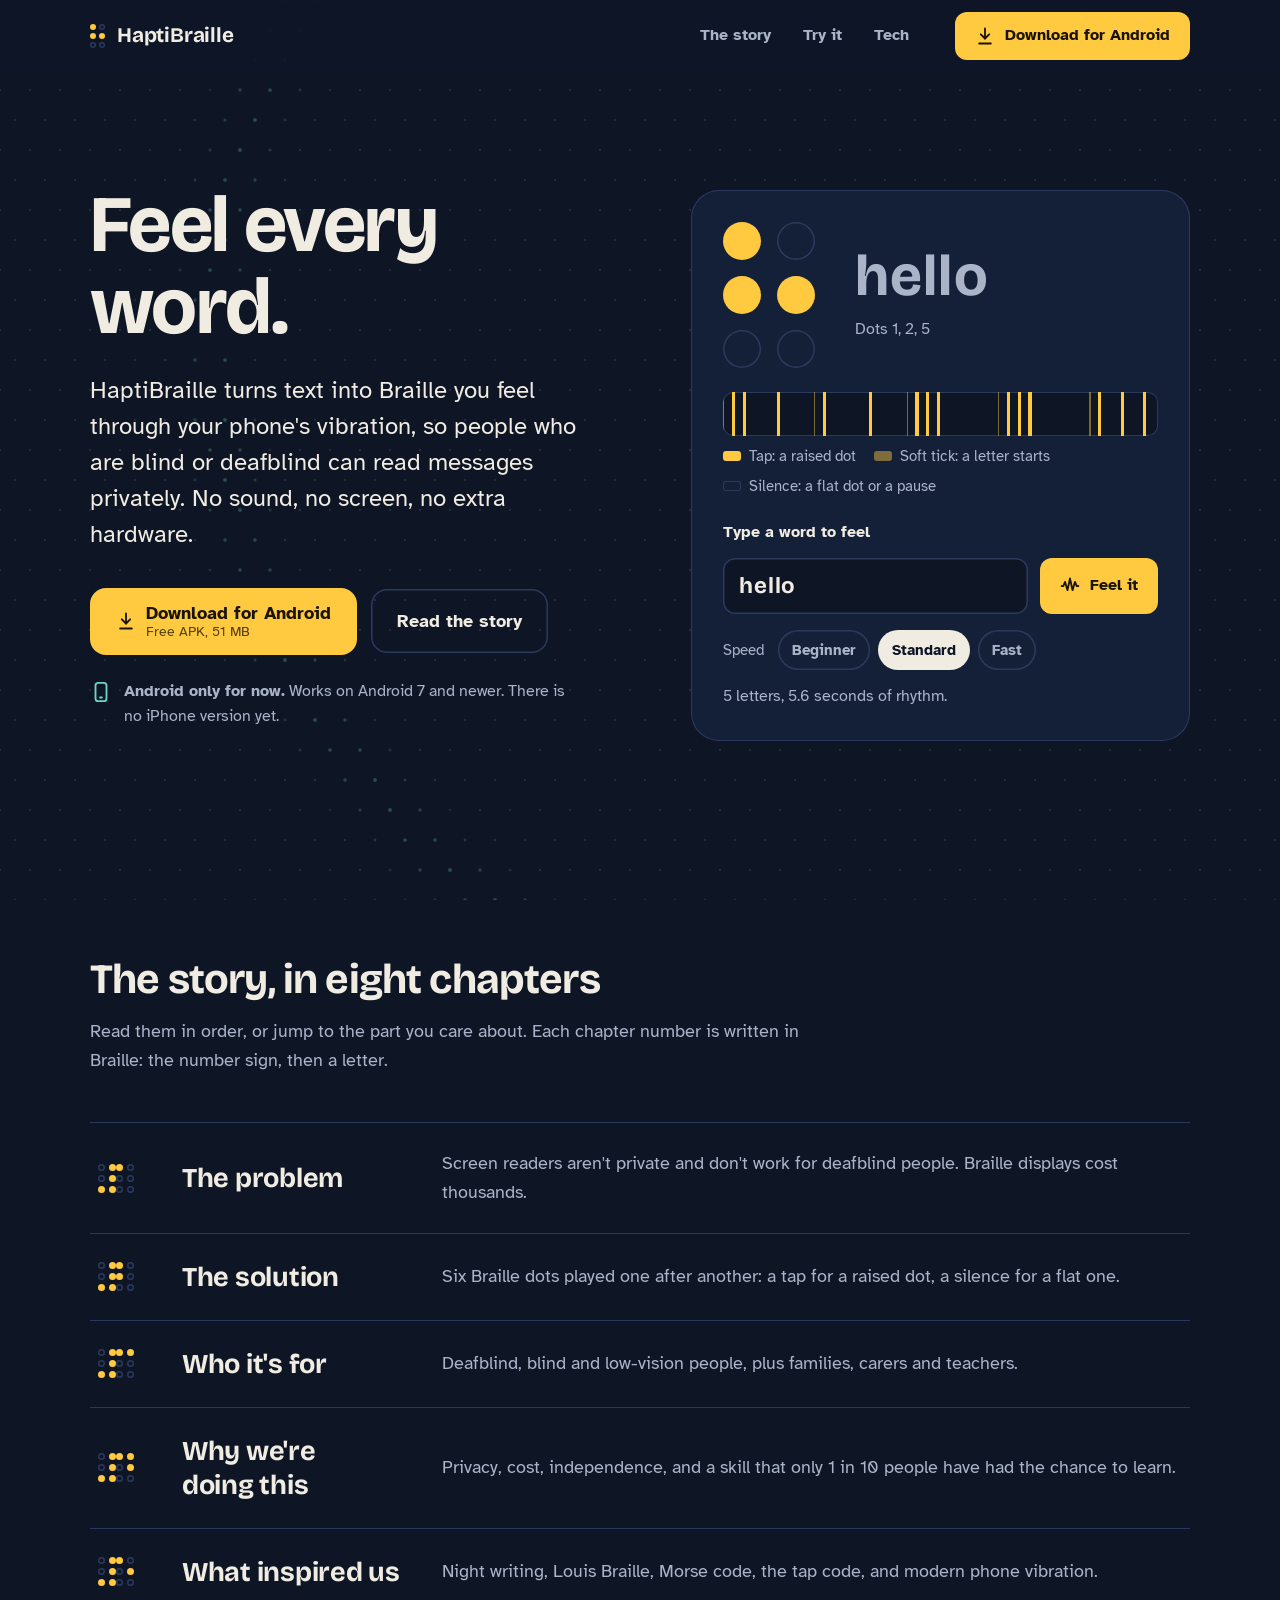
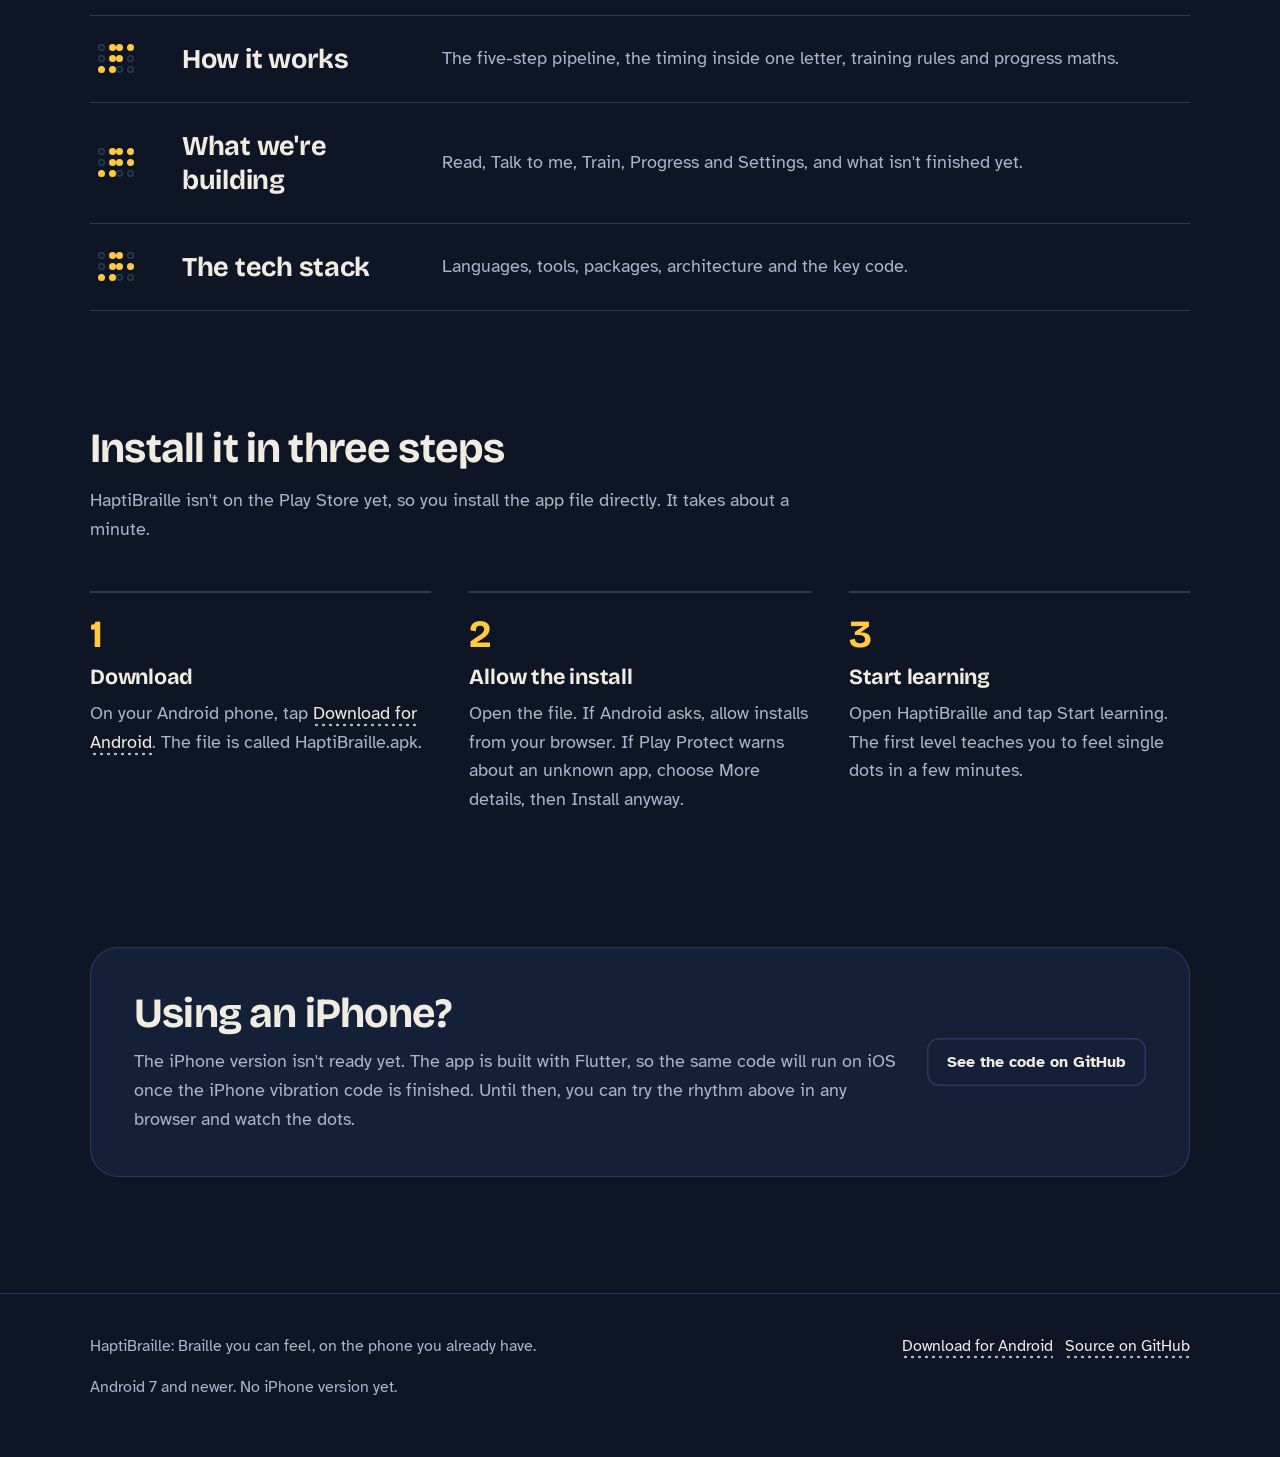
==== index.html @ 2a327101 "Add web-intro-v3: HaptiBraille website Nine static pages: landing page with Android APK download and" ====
<!doctype html>
<html lang="en">
<head>
<meta charset="utf-8">
<meta name="viewport" content="width=device-width, initial-scale=1">
<title>HaptiBraille: feel every word</title>
<meta name="description" content="HaptiBraille turns text into Braille you feel through your phone's vibration. Free for Android.">
<meta name="theme-color" content="#0e1626">
<meta property="og:title" content="HaptiBraille: feel every word">
<meta property="og:description" content="HaptiBraille turns text into Braille you feel through your phone's vibration. Free for Android.">
<meta property="og:type" content="website">
<link rel="icon" href="assets/img/favicon.svg" type="image/svg+xml">
<link rel="preconnect" href="https://fonts.googleapis.com">
<link rel="preconnect" href="https://fonts.gstatic.com" crossorigin>
<link rel="stylesheet" href="https://fonts.googleapis.com/css2?family=Atkinson+Hyperlegible:ital,wght@0,400;0,700;1,400&family=Bricolage+Grotesque:opsz,wght@12..96,600..800&display=swap">
<link rel="stylesheet" href="assets/css/site.css">
</head>
<body data-page="index">
<a class="skip" href="#main">Skip to content</a>
<canvas id="field" aria-hidden="true"></canvas>
<header class="site-header">
  <div class="wrap">
    <a class="logo" href="index.html" aria-label="HaptiBraille home"><span data-cell="125"></span>HaptiBraille</a>
    <nav class="site-nav" aria-label="Main">
      <a href="index.html#story">The story</a>
      <a href="index.html#try">Try it</a>
      <a href="tech.html">Tech</a>
    </nav>
    <a class="btn btn-amber" href="https://github.com/rbksh/HaptiBraille/raw/main/main-v1/release/HaptiBraille.apk" download="HaptiBraille.apk"><svg viewBox="0 0 24 24" fill="none" stroke="currentColor" stroke-width="2.2" stroke-linecap="round" stroke-linejoin="round" aria-hidden="true"><path d="M12 3v12"/><path d="m7 10 5 5 5-5"/><path d="M5 21h14"/></svg><span>Download<span class="hide-sm"> for Android</span></span></a>
  </div>
</header>
<main id="main">
<section class="hero" aria-labelledby="hero-title">
  <div class="wrap">
    <div>
      <h1 id="hero-title" data-load>Feel every word.</h1>
      <p class="lead" data-load style="--d:.08s">HaptiBraille turns text into Braille you feel through your phone's vibration, so people who are blind or deafblind can read messages privately. No sound, no screen, no extra hardware.</p>
      <div class="hero-actions" data-load style="--d:.16s">
        <a class="btn btn-amber btn-large" href="https://github.com/rbksh/HaptiBraille/raw/main/main-v1/release/HaptiBraille.apk" download="HaptiBraille.apk">
          <svg viewBox="0 0 24 24" fill="none" stroke="currentColor" stroke-width="2.2" stroke-linecap="round" stroke-linejoin="round" aria-hidden="true"><path d="M12 3v12"/><path d="m7 10 5 5 5-5"/><path d="M5 21h14"/></svg>
          <span>Download for Android<span class="btn-sub">Free APK, 51 MB</span></span>
        </a>
        <a class="btn btn-quiet btn-large" href="problem.html">Read the story</a>
      </div>
      <p class="platform-note" data-load style="--d:.24s">
        <svg viewBox="0 0 24 24" fill="none" stroke="currentColor" stroke-width="2" stroke-linecap="round" stroke-linejoin="round" aria-hidden="true"><rect x="6" y="2" width="12" height="20" rx="3"/><path d="M11 18h2"/></svg>
        <span><strong>Android only for now.</strong> Works on Android 7 and newer. There is no iPhone version yet.</span>
      </p>
    </div>

    <div class="instrument" id="try" data-instrument data-load style="--d:.12s" aria-labelledby="try-title">
      <h2 id="try-title" class="visually-hidden">Try it: feel a word as Braille</h2>
      <div class="instrument-stage">
        <span class="cell" aria-hidden="true"></span>
        <div>
          <div class="instrument-readout" aria-hidden="true"></div>
          <div class="instrument-dots" aria-hidden="true"></div>
        </div>
      </div>
      <div class="strip" role="img" aria-label="Timeline">
        <span class="strip-head"></span>
      </div>
      <ul class="strip-legend" aria-hidden="true">
        <li><i></i>Tap: a raised dot</li>
        <li><i class="k"></i>Soft tick: a letter starts</li>
        <li><i class="s"></i>Silence: a flat dot or a pause</li>
      </ul>
      <div class="instrument-controls">
        <label for="try-word">Type a word to feel</label>
        <input id="try-word" type="text" value="hello" maxlength="24" autocomplete="off" autocapitalize="none" spellcheck="false">
        <button class="btn btn-amber" type="button" data-play-button><svg viewBox="0 0 24 24" fill="none" stroke="currentColor" stroke-width="2.2" stroke-linecap="round" stroke-linejoin="round" aria-hidden="true"><path d="M2 12h2l2-5 3 10 3-14 3 14 3-10 2 5h2"/></svg><span>Feel it</span></button>
        <fieldset class="speed">
          <legend>Speed</legend>
          <label><input type="radio" name="speed" value="beginner"><span>Beginner</span></label>
          <label><input type="radio" name="speed" value="standard" checked><span>Standard</span></label>
          <label><input type="radio" name="speed" value="fast"><span>Fast</span></label>
        </fieldset>
      </div>
      <p class="instrument-status" aria-live="polite"></p>
    </div>
  </div>
</section>

<section class="section" id="story" aria-labelledby="story-title">
  <div class="wrap">
    <div class="section-head" data-reveal>
      <h2 id="story-title">The story, in eight chapters</h2>
      <p class="muted">Read them in order, or jump to the part you care about. Each chapter number is written in Braille: the number sign, then a letter.</p>
    </div>
    <ol class="chapters">
      <li data-reveal style="--d:0.00s"><a href="problem.html"><span class="cell-pair" aria-hidden="true"><span data-cell="3456"></span><span data-cell="1"></span></span><h3>The problem</h3><p>Screen readers aren't private and don't work for deafblind people. Braille displays cost thousands.</p></a></li>
      <li data-reveal style="--d:0.04s"><a href="solution.html"><span class="cell-pair" aria-hidden="true"><span data-cell="3456"></span><span data-cell="12"></span></span><h3>The solution</h3><p>Six Braille dots played one after another: a tap for a raised dot, a silence for a flat one.</p></a></li>
      <li data-reveal style="--d:0.08s"><a href="audience.html"><span class="cell-pair" aria-hidden="true"><span data-cell="3456"></span><span data-cell="14"></span></span><h3>Who it's for</h3><p>Deafblind, blind and low-vision people, plus families, carers and teachers.</p></a></li>
      <li data-reveal style="--d:0.12s"><a href="why.html"><span class="cell-pair" aria-hidden="true"><span data-cell="3456"></span><span data-cell="145"></span></span><h3>Why we're doing this</h3><p>Privacy, cost, independence, and a skill that only 1 in 10 people have had the chance to learn.</p></a></li>
      <li data-reveal style="--d:0.16s"><a href="inspiration.html"><span class="cell-pair" aria-hidden="true"><span data-cell="3456"></span><span data-cell="15"></span></span><h3>What inspired us</h3><p>Night writing, Louis Braille, Morse code, the tap code, and modern phone vibration.</p></a></li>
      <li data-reveal style="--d:0.20s"><a href="how.html"><span class="cell-pair" aria-hidden="true"><span data-cell="3456"></span><span data-cell="124"></span></span><h3>How it works</h3><p>The five-step pipeline, the timing inside one letter, training rules and progress maths.</p></a></li>
      <li data-reveal style="--d:0.24s"><a href="what.html"><span class="cell-pair" aria-hidden="true"><span data-cell="3456"></span><span data-cell="1245"></span></span><h3>What we're building</h3><p>Read, Talk to me, Train, Progress and Settings, and what isn't finished yet.</p></a></li>
      <li data-reveal style="--d:0.28s"><a href="tech.html"><span class="cell-pair" aria-hidden="true"><span data-cell="3456"></span><span data-cell="125"></span></span><h3>The tech stack</h3><p>Languages, tools, packages, architecture and the key code.</p></a></li>
    </ol>
  </div>
</section>

<section class="section" aria-labelledby="install-title">
  <div class="wrap">
    <div class="section-head" data-reveal>
      <h2 id="install-title">Install it in three steps</h2>
      <p class="muted">HaptiBraille isn't on the Play Store yet, so you install the app file directly. It takes about a minute.</p>
    </div>
    <ol class="steps">
      <li data-reveal>
        <h3>Download</h3>
        <p>On your Android phone, tap <a class="link" href="https://github.com/rbksh/HaptiBraille/raw/main/main-v1/release/HaptiBraille.apk" download="HaptiBraille.apk">Download for Android</a>. The file is called HaptiBraille.apk.</p>
      </li>
      <li data-reveal style="--d:.08s">
        <h3>Allow the install</h3>
        <p>Open the file. If Android asks, allow installs from your browser. If Play Protect warns about an unknown app, choose More details, then Install anyway.</p>
      </li>
      <li data-reveal style="--d:.16s">
        <h3>Start learning</h3>
        <p>Open HaptiBraille and tap Start learning. The first level teaches you to feel single dots in a few minutes.</p>
      </li>
    </ol>
  </div>
</section>

<section class="section" aria-labelledby="ios-title">
  <div class="wrap">
    <div class="callout" data-reveal>
      <div>
        <h2 id="ios-title">Using an iPhone?</h2>
        <p>The iPhone version isn't ready yet. The app is built with Flutter, so the same code will run on iOS once the iPhone vibration code is finished. Until then, you can try the rhythm above in any browser and watch the dots.</p>
      </div>
      <a class="btn btn-quiet" href="https://github.com/rbksh/HaptiBraille">See the code on GitHub</a>
    </div>
  </div>
</section>
</main>
<footer class="site-footer">
  <div class="wrap">
    <p>HaptiBraille: Braille you can feel, on the phone you already have.</p>
    <p><a class="link" href="https://github.com/rbksh/HaptiBraille/raw/main/main-v1/release/HaptiBraille.apk" download="HaptiBraille.apk">Download for Android</a> &nbsp; <a class="link" href="https://github.com/rbksh/HaptiBraille">Source on GitHub</a></p>
    <p class="muted">Android 7 and newer. No iPhone version yet.</p>
  </div>
</footer>
<script src="assets/js/site.js" defer></script>
</body>
</html>
---- assets/css/site.css ----
/* HaptiBraille website
   Palette roles: amber = a raised dot / a tap (never decoration), tide = vibration ripples. */

:root {
  --ink: #0e1626;
  --ink-2: #142038;
  --ink-3: #1b2a49;
  --line: #2b3a5c;
  --bone: #f1ece2;
  --mist: #aab4c8;
  --amber: #ffc940;
  --amber-ink: #1a1405;
  --tide: #6fd6c6;

  --display: "Bricolage Grotesque", "Segoe UI", system-ui, sans-serif;
  --body: "Atkinson Hyperlegible", "Segoe UI", system-ui, sans-serif;
  --mono: ui-monospace, "Cascadia Code", "SFMono-Regular", Consolas, monospace;

  --wrap: 1180px;
  --gutter: clamp(16px, 4vw, 40px);
  --measure: 66ch;
  --radius: 14px;
  --ease: cubic-bezier(0.2, 0.7, 0.2, 1);
}

*, *::before, *::after { box-sizing: border-box; }

html { scroll-behavior: smooth; -webkit-text-size-adjust: 100%; }
@media (prefers-reduced-motion: reduce) { html { scroll-behavior: auto; } }

body {
  margin: 0;
  background: var(--ink);
  color: var(--bone);
  font-family: var(--body);
  font-size: 1.125rem;
  line-height: 1.6;
  overflow-x: hidden;
}

img, svg { display: block; max-width: 100%; }

a { color: inherit; }

:focus-visible {
  outline: 3px solid var(--amber);
  outline-offset: 3px;
  border-radius: 6px;
}

.skip {
  position: absolute;
  left: 12px;
  top: -60px;
  z-index: 100;
  padding: 10px 16px;
  background: var(--amber);
  color: var(--amber-ink);
  font-weight: 700;
  border-radius: 10px;
  text-decoration: none;
}
.skip:focus { top: 12px; }

.visually-hidden {
  position: absolute !important;
  width: 1px; height: 1px;
  overflow: hidden; clip: rect(0 0 0 0); white-space: nowrap;
}

/* ---------- Background dot field + cursor ---------- */

#field {
  position: fixed;
  inset: 0;
  width: 100%;
  height: 100%;
  z-index: -1;
  pointer-events: none;
}

.cursor {
  position: fixed;
  left: 0; top: 0;
  z-index: 90;
  width: 34px; height: 34px;
  margin: -17px 0 0 -17px;
  border: 1.5px solid rgba(111, 214, 198, 0.7);
  border-radius: 50%;
  pointer-events: none;
  display: grid;
  grid-template-columns: repeat(2, 5px);
  grid-template-rows: repeat(3, 5px);
  gap: 3px;
  place-content: center;
  transition: width .25s var(--ease), height .25s var(--ease), margin .25s var(--ease),
              border-color .25s var(--ease), background-color .25s var(--ease), opacity .3s;
  opacity: 0;
}
.cursor i {
  width: 5px; height: 5px; border-radius: 50%;
  background: var(--amber);
  transform: scale(0);
  transition: transform .2s var(--ease);
}
.cursor.is-visible { opacity: 1; }
.cursor.is-active {
  width: 50px; height: 50px; margin: -25px 0 0 -25px;
  border-color: var(--amber);
  background: rgba(255, 201, 64, 0.08);
}
.cursor.is-active i { transform: scale(1); }
.cursor.is-active i:nth-child(1) { transition-delay: 0s; }
.cursor.is-active i:nth-child(3) { transition-delay: .04s; }
.cursor.is-active i:nth-child(5) { transition-delay: .08s; }
.cursor.is-active i:nth-child(2) { transition-delay: .12s; }
.cursor.is-active i:nth-child(4) { transition-delay: .16s; }
.cursor.is-active i:nth-child(6) { transition-delay: .2s; }
.cursor.is-down { width: 24px; height: 24px; margin: -12px 0 0 -12px; }

@media (pointer: coarse), (prefers-reduced-motion: reduce) {
  .cursor { display: none; }
}

/* ---------- Layout ---------- */

.wrap {
  width: 100%;
  max-width: var(--wrap);
  margin-inline: auto;
  padding-inline: var(--gutter);
}

/* ---------- Header ---------- */

.site-header {
  position: sticky;
  top: 0;
  z-index: 50;
  background: rgba(14, 22, 38, 0.92);
  border-bottom: 1px solid transparent;
  transition: border-color .3s;
}
.site-header.is-scrolled { border-bottom-color: var(--line); }

.site-header .wrap {
  display: flex;
  align-items: center;
  gap: 24px;
  min-height: 72px;
}

.logo {
  display: inline-flex;
  align-items: center;
  gap: 12px;
  text-decoration: none;
  font-family: var(--display);
  font-weight: 700;
  font-size: 1.3rem;
  letter-spacing: -0.01em;
}
.logo .cell { --dot: 6px; --gap: 3px; }

.site-nav {
  display: flex;
  gap: 4px;
  margin-left: auto;
}
.site-nav a {
  padding: 10px 14px;
  border-radius: 10px;
  text-decoration: none;
  color: var(--mist);
  font-weight: 700;
  font-size: 1rem;
  transition: color .2s, background-color .2s;
}
.site-nav a:hover { color: var(--bone); background: var(--ink-2); }
.site-nav a[aria-current="page"] { color: var(--bone); }

.site-header .btn { margin-left: 8px; }

@media (max-width: 760px) {
  .site-nav { display: none; }
  .site-header .btn { margin-left: auto; }
}
@media (max-width: 420px) {
  .hide-sm { display: none; }
  .logo { font-size: 1.15rem; }
}

/* ---------- Buttons ---------- */

.btn {
  display: inline-flex;
  align-items: center;
  gap: 10px;
  min-height: 48px;
  padding: 12px 20px;
  border: 0;
  border-radius: 12px;
  font: 700 1rem/1.2 var(--body);
  text-decoration: none;
  cursor: pointer;
  transition: transform .2s var(--ease), background-color .2s, box-shadow .25s var(--ease);
}
.btn:active { transform: translateY(1px) scale(.99); }
.btn svg { width: 20px; height: 20px; flex: none; }

.btn-amber {
  background: var(--amber);
  color: var(--amber-ink);
}
.btn-amber:hover {
  box-shadow: 0 0 0 6px rgba(255, 201, 64, 0.16);
  transform: translateY(-1px);
}

.btn-quiet {
  background: transparent;
  color: var(--bone);
  box-shadow: inset 0 0 0 1.5px var(--line);
}
.btn-quiet:hover { box-shadow: inset 0 0 0 1.5px var(--mist); }

.btn-large {
  min-height: 64px;
  padding: 14px 26px;
  font-size: 1.15rem;
  border-radius: 16px;
}
.btn-large .btn-sub {
  display: block;
  font-weight: 400;
  font-size: .85rem;
  opacity: .75;
}

/* ---------- Braille cells (decorative, built by JS from data-cell) ---------- */

.cell {
  --dot: 9px;
  --gap: 5px;
  display: inline-grid;
  grid-template-columns: repeat(2, var(--dot));
  grid-auto-flow: column;
  grid-template-rows: repeat(3, var(--dot));
  gap: var(--gap);
  flex: none;
}
.cell i {
  width: var(--dot);
  height: var(--dot);
  border-radius: 50%;
  box-shadow: inset 0 0 0 1.5px var(--line);
  transition: background-color .18s, box-shadow .18s, transform .18s var(--ease);
}
.cell i.on { background: var(--amber); box-shadow: none; }
.cell i.hit {
  background: var(--amber);
  box-shadow: 0 0 0 4px rgba(255, 201, 64, .25), 0 0 18px rgba(255, 201, 64, .6);
  transform: scale(1.25);
}
.cell-pair { display: inline-flex; gap: calc(var(--dot) * 1.3); }

/* ---------- Type ---------- */

h1, h2, h3 {
  font-family: var(--display);
  font-weight: 700;
  letter-spacing: -0.02em;
  margin: 0;
  text-wrap: balance;
}
h1 { font-size: clamp(2.6rem, 6.4vw, 5rem); line-height: 1.02; }
h2 { font-size: clamp(1.8rem, 3.4vw, 2.6rem); line-height: 1.1; }
h3 { font-size: 1.35rem; line-height: 1.25; letter-spacing: -0.01em; }

p { margin: 0 0 1em; max-width: var(--measure); }

.lead {
  font-size: clamp(1.25rem, 2vw, 1.5rem);
  line-height: 1.5;
  color: var(--bone);
  max-width: 34em;
}
.muted { color: var(--mist); }

strong { font-weight: 700; }

/* Link with a dotted underline that fills in on hover */
.link {
  color: var(--bone);
  text-decoration: none;
  background-image: radial-gradient(circle, var(--mist) 1.2px, transparent 1.6px);
  background-size: 7px 4px;
  background-repeat: repeat-x;
  background-position: 0 100%;
  padding-bottom: 3px;
  transition: background-image .2s, color .2s;
}
.link:hover {
  color: var(--amber);
  background-image: radial-gradient(circle, var(--amber) 1.6px, transparent 2px);
}

/* ---------- Landing hero ---------- */

.hero { padding-block: clamp(48px, 9vw, 112px) clamp(56px, 8vw, 96px); }
.hero .wrap {
  display: grid;
  grid-template-columns: minmax(0, 1.05fr) minmax(0, 1fr);
  gap: clamp(32px, 6vw, 80px);
  align-items: center;
}
.hero h1 { margin-bottom: 24px; }
.hero .lead { margin-bottom: 36px; }
.hero-actions { display: flex; flex-wrap: wrap; gap: 14px; align-items: center; }

.platform-note {
  display: flex;
  gap: 12px;
  align-items: flex-start;
  margin-top: 24px;
  max-width: 30em;
  color: var(--mist);
  font-size: 1rem;
}
.platform-note svg { width: 22px; height: 22px; flex: none; margin-top: 2px; color: var(--tide); }

@media (max-width: 900px) {
  .hero .wrap { grid-template-columns: 1fr; }
}

/* ---------- The rhythm instrument ---------- */

.instrument {
  position: relative;
  padding: clamp(20px, 3vw, 32px);
  background: var(--ink-2);
  border-radius: 28px;
  box-shadow: inset 0 0 0 1px var(--line);
}

.instrument-stage {
  display: grid;
  grid-template-columns: auto 1fr;
  gap: clamp(20px, 4vw, 40px);
  align-items: center;
  margin-bottom: 24px;
}
.instrument-stage .cell { --dot: clamp(26px, 4.4vw, 38px); --gap: clamp(10px, 1.8vw, 16px); }

.instrument-readout {
  font-family: var(--display);
  font-size: clamp(2.2rem, 5vw, 3.6rem);
  font-weight: 700;
  line-height: 1.05;
  letter-spacing: 0.02em;
  word-break: break-all;
  min-height: 1.1em;
}
.instrument-readout span { color: var(--mist); transition: color .15s; }
.instrument-readout span.done { color: var(--bone); }
.instrument-readout span.now { color: var(--amber); }
.instrument-dots { margin-top: 8px; color: var(--mist); font-size: 1rem; }

.strip {
  position: relative;
  display: flex;
  height: 44px;
  margin-bottom: 8px;
  border-radius: 10px;
  overflow: hidden;
  background: var(--ink);
  box-shadow: inset 0 0 0 1px var(--line);
}
.strip b {
  flex: none;
  height: 100%;
}
.strip b.tap { background: var(--amber); }
.strip b.tick { background: rgba(255, 201, 64, .45); }
.strip b.gap { background: transparent; }
.strip b.word { background: repeating-linear-gradient(90deg, transparent 0 6px, rgba(170, 180, 200, .08) 6px 7px); }
.strip-head {
  position: absolute;
  top: -4px; bottom: -4px;
  width: 2px;
  left: 0;
  background: var(--tide);
  box-shadow: 0 0 12px var(--tide);
  opacity: 0;
}
.strip-legend {
  display: flex;
  flex-wrap: wrap;
  gap: 6px 18px;
  margin: 0 0 22px;
  padding: 0;
  list-style: none;
  font-size: .95rem;
  color: var(--mist);
}
.strip-legend li { display: inline-flex; align-items: center; gap: 8px; }
.strip-legend i { width: 18px; height: 10px; border-radius: 3px; background: var(--amber); }
.strip-legend i.k { background: rgba(255, 201, 64, .45); }
.strip-legend i.s { box-shadow: inset 0 0 0 1px var(--line); background: transparent; }

.instrument-controls {
  display: grid;
  grid-template-columns: 1fr auto;
  gap: 12px;
}
.instrument-controls label { grid-column: 1 / -1; font-weight: 700; font-size: 1rem; }
.instrument input[type="text"] {
  min-height: 56px;
  width: 100%;
  padding: 12px 16px;
  border: 0;
  border-radius: 12px;
  background: var(--ink);
  color: var(--bone);
  font: 700 1.4rem var(--display);
  letter-spacing: .04em;
  box-shadow: inset 0 0 0 1.5px var(--line);
}
.instrument input[type="text"]:focus { outline: none; box-shadow: inset 0 0 0 2.5px var(--amber); }
.instrument .btn { min-height: 56px; }

.speed {
  grid-column: 1 / -1;
  display: flex;
  flex-wrap: wrap;
  gap: 8px;
  border: 0;
  margin: 4px 0 0;
  padding: 0;
}
.speed legend { float: left; margin-right: 6px; padding: 8px 0; color: var(--mist); font-size: .95rem; }
.speed label { cursor: pointer; }
.speed input { position: absolute; opacity: 0; pointer-events: none; }
.speed span {
  display: inline-block;
  padding: 8px 14px;
  border-radius: 999px;
  font-size: .95rem;
  font-weight: 700;
  color: var(--mist);
  box-shadow: inset 0 0 0 1.5px var(--line);
  transition: color .2s, background-color .2s, box-shadow .2s;
}
.speed input:checked + span { background: var(--bone); color: var(--ink); box-shadow: none; }
.speed input:focus-visible + span { outline: 3px solid var(--amber); outline-offset: 2px; }

.instrument-status {
  margin: 14px 0 0;
  min-height: 1.6em;
  font-size: .98rem;
  color: var(--mist);
}

/* ---------- Sections ---------- */

.section { padding-block: clamp(56px, 9vw, 120px); }
.section + .section { padding-top: 0; }
.section-head { max-width: 40em; margin-bottom: clamp(28px, 4vw, 48px); }
.section-head h2 { margin-bottom: 14px; }

/* The eight chapters (a real sequence, numbered in Braille) */
.chapters { list-style: none; margin: 0; padding: 0; border-top: 1px solid var(--line); }
.chapters li { border-bottom: 1px solid var(--line); }
.chapters a {
  display: grid;
  grid-template-columns: 64px minmax(0, 15rem) minmax(0, 1fr);
  gap: 20px;
  align-items: center;
  padding: 26px 8px;
  text-decoration: none;
  transition: background-color .25s, padding .3s var(--ease);
}
.chapters a:hover, .chapters a:focus-visible { background: var(--ink-2); padding-left: 20px; }
.chapters h3 { font-size: clamp(1.3rem, 2.2vw, 1.7rem); }
.chapters p { margin: 0; color: var(--mist); }
.chapters .cell-pair .cell { --dot: 7px; --gap: 4px; }
.chapters a:hover .cell i.on, .chapters a:focus-visible .cell i.on { animation: tap .5s var(--ease) both; }
.chapters a .cell i.on:nth-child(2) { animation-delay: .06s; }
.chapters a .cell i.on:nth-child(3) { animation-delay: .12s; }
.chapters a .cell i.on:nth-child(4) { animation-delay: .18s; }
.chapters a .cell i.on:nth-child(5) { animation-delay: .24s; }
.chapters a .cell i.on:nth-child(6) { animation-delay: .3s; }

@keyframes tap {
  0% { transform: scale(1); }
  40% { transform: scale(1.5); box-shadow: 0 0 14px rgba(255, 201, 64, .7); }
  100% { transform: scale(1); }
}

@media (max-width: 700px) {
  .chapters a { grid-template-columns: 52px 1fr; }
  .chapters p { grid-column: 2; }
}

/* Install steps (a real sequence) */
.steps {
  list-style: none;
  margin: 0;
  padding: 0;
  display: grid;
  grid-template-columns: repeat(3, minmax(0, 1fr));
  gap: clamp(20px, 3vw, 40px);
  counter-reset: step;
}
.steps li { counter-increment: step; padding-top: 22px; border-top: 2px solid var(--line); }
.steps li::before {
  content: counter(step);
  display: block;
  margin-bottom: 10px;
  font-family: var(--display);
  font-size: 2.4rem;
  font-weight: 700;
  line-height: 1;
  color: var(--amber);
}
.steps h3 { margin-bottom: 8px; }
.steps p { color: var(--mist); }
@media (max-width: 800px) { .steps { grid-template-columns: 1fr; } }

.callout {
  display: grid;
  grid-template-columns: minmax(0, 1fr) auto;
  gap: 24px;
  align-items: center;
  padding: clamp(24px, 4vw, 44px);
  border-radius: 28px;
  background: var(--ink-2);
  box-shadow: inset 0 0 0 1px var(--line);
}
.callout h2 { margin-bottom: 10px; }
.callout p { margin: 0; color: var(--mist); }
@media (max-width: 760px) { .callout { grid-template-columns: 1fr; } }

/* ---------- Chapter pages ---------- */

.rail {
  border-bottom: 1px solid var(--line);
}
.rail ol {
  display: grid;
  grid-template-columns: repeat(8, minmax(0, 1fr));
  margin: 0;
  padding: 0;
  list-style: none;
}
.rail a {
  position: relative;
  display: flex;
  flex-direction: column;
  gap: 8px;
  padding: 14px 10px 16px 0;
  text-decoration: none;
  color: var(--mist);
  font-size: .9rem;
  font-weight: 700;
  line-height: 1.25;
  transition: color .2s;
}
.rail a::after {
  content: "";
  position: absolute;
  left: 0; right: 10px; bottom: -1px;
  height: 3px;
  border-radius: 3px;
  background: var(--line);
}
.rail a:hover { color: var(--bone); }
.rail a.is-past::after { background: rgba(255, 201, 64, .45); }
.rail a[aria-current="page"] { color: var(--bone); }
.rail a[aria-current="page"]::after {
  background: linear-gradient(90deg, var(--amber) var(--read, 0%), rgba(255, 201, 64, .25) var(--read, 0%));
}
.rail .cell-pair .cell { --dot: 5px; --gap: 3px; }
.rail-mobile { display: none; }

@media (max-width: 900px) {
  .rail ol { grid-template-columns: repeat(8, minmax(0, 1fr)); }
  .rail a { font-size: 0; gap: 0; padding-right: 6px; }
  .rail a::after { right: 6px; }
  .rail-mobile {
    display: block;
    padding: 10px 0 12px;
    font-size: .95rem;
    color: var(--mist);
  }
  .rail-mobile strong { color: var(--bone); }
}

.page-head { padding-block: clamp(48px, 8vw, 96px) clamp(32px, 5vw, 56px); }
.page-head h1 { margin-bottom: 22px; max-width: 14em; }
.page-head .cell-pair { margin-bottom: 26px; }
.page-head .cell-pair .cell { --dot: 11px; --gap: 6px; }

.prose { padding-bottom: clamp(40px, 6vw, 72px); }
.prose h2 { margin: clamp(56px, 7vw, 88px) 0 18px; }
.prose h3 { margin: 32px 0 10px; }
.prose ul, .prose ol { padding-left: 1.3em; max-width: var(--measure); }
.prose li { margin-bottom: .5em; }
.prose li::marker { color: var(--amber); }

.split {
  display: grid;
  grid-template-columns: repeat(2, minmax(0, 1fr));
  gap: clamp(24px, 4vw, 56px);
  margin-top: 28px;
}
.split > div { padding-top: 20px; border-top: 2px solid var(--line); }
.split h3 { margin: 0 0 10px; }
@media (max-width: 760px) { .split { grid-template-columns: 1fr; } }

.figure {
  margin: 32px 0;
  padding: clamp(20px, 3vw, 32px);
  border-radius: 22px;
  background: var(--ink-2);
  box-shadow: inset 0 0 0 1px var(--line);
}
.figure figcaption { margin-top: 16px; color: var(--mist); font-size: 1rem; max-width: var(--measure); }

/* "1 in 10" pictogram */
.ten { display: flex; flex-wrap: wrap; gap: clamp(14px, 2.5vw, 28px); }
.ten .cell { --dot: clamp(12px, 2vw, 18px); --gap: clamp(5px, .8vw, 8px); }
.ten .cell.lit i { background: var(--amber); box-shadow: none; }

/* Braille alphabet samples */
.samples { display: flex; flex-wrap: wrap; gap: 28px 40px; }
.samples figure { margin: 0; display: grid; justify-items: center; gap: 10px; }
.samples figcaption { font-family: var(--display); font-weight: 700; font-size: 1.4rem; }
.samples small { display: block; color: var(--mist); font-family: var(--body); font-weight: 400; font-size: .9rem; }
.samples .cell { --dot: 18px; --gap: 9px; }
.numbered-cell { position: relative; display: inline-grid; grid-template-columns: repeat(2, 44px); grid-template-rows: repeat(3, 44px); gap: 10px; }
.numbered-cell span {
  display: grid; place-items: center;
  border-radius: 50%;
  box-shadow: inset 0 0 0 2px var(--line);
  font-family: var(--display); font-weight: 700; color: var(--mist);
}

/* Timeline (inspiration) */
.timeline { list-style: none; margin: 32px 0 0; padding: 0; position: relative; }
.timeline::before {
  content: "";
  position: absolute;
  left: 7px; top: 8px; bottom: 8px;
  width: 2px;
  background: var(--line);
}
.timeline li { position: relative; padding: 0 0 40px 44px; max-width: calc(var(--measure) + 44px); }
.timeline li::before {
  content: "";
  position: absolute;
  left: 0; top: 8px;
  width: 16px; height: 16px;
  border-radius: 50%;
  background: var(--ink);
  box-shadow: inset 0 0 0 2px var(--amber);
}
.timeline time {
  display: block;
  font-family: var(--display);
  font-weight: 700;
  font-size: 1.6rem;
  color: var(--amber);
  line-height: 1.2;
}
.timeline h3 { margin: 4px 0 8px; }
.timeline p { color: var(--mist); }

/* Pipeline (how) */
.pipeline { list-style: none; margin: 28px 0 0; padding: 0; counter-reset: pipe; }
.pipeline li {
  counter-increment: pipe;
  display: grid;
  grid-template-columns: 56px minmax(0, 1fr);
  gap: 18px;
  padding: 22px 0;
  border-top: 1px solid var(--line);
}
.pipeline li::before {
  content: counter(pipe);
  font-family: var(--display);
  font-size: 2rem;
  font-weight: 700;
  line-height: 1;
  color: var(--amber);
}
@media (max-width: 600px) { .pipeline li { grid-template-columns: 32px minmax(0, 1fr); gap: 12px; } }
.pipeline h3 { margin: 0 0 6px; }
.pipeline p { margin: 0; color: var(--mist); }
.pipeline code { font-size: .9em; }

/* Tables */
.table-wrap { overflow-x: auto; margin: 24px 0; border-radius: 16px; box-shadow: inset 0 0 0 1px var(--line); }
table { width: 100%; border-collapse: collapse; font-size: 1rem; }
th, td { text-align: left; padding: 14px 16px; vertical-align: top; border-bottom: 1px solid var(--line); }
th { font-family: var(--display); font-weight: 700; color: var(--bone); background: var(--ink-2); }
tr:last-child td { border-bottom: 0; }
td { color: var(--mist); }
td:first-child { color: var(--bone); font-weight: 700; }
tbody tr { transition: background-color .2s; }
tbody tr:hover { background: rgba(27, 42, 73, .6); }

/* Code */
code {
  font-family: var(--mono);
  font-size: .92em;
  padding: .1em .35em;
  border-radius: 6px;
  background: var(--ink-3);
  overflow-wrap: anywhere;
}
pre {
  margin: 20px 0;
  padding: 20px 22px;
  overflow-x: auto;
  border-radius: 16px;
  background: #0a1120;
  box-shadow: inset 0 0 0 1px var(--line);
  font-size: .92rem;
  line-height: 1.6;
}
pre code { padding: 0; background: none; font-size: inherit; }
pre .c { color: #7f8aa3; }
pre .k { color: var(--tide); }
pre .s { color: var(--amber); }

/* Architecture layers */
.layers { display: grid; gap: 10px; margin: 28px 0; }
.layers div {
  display: grid;
  grid-template-columns: minmax(0, 13rem) minmax(0, 1fr);
  gap: 18px;
  padding: 18px 20px;
  border-radius: 14px;
  background: var(--ink-2);
  box-shadow: inset 0 0 0 1px var(--line);
}
.layers div:nth-child(1) { margin-right: 0; }
.layers div:nth-child(2) { margin-inline: 3%; }
.layers div:nth-child(3) { margin-inline: 6%; box-shadow: inset 0 0 0 1.5px var(--amber); }
.layers div:nth-child(4) { margin-inline: 3%; }
.layers div:nth-child(5) { margin-right: 0; }
.layers strong { font-family: var(--display); font-size: 1.1rem; }
.layers span { color: var(--mist); font-size: 1rem; }
@media (max-width: 700px) {
  .layers div { grid-template-columns: 1fr; gap: 4px; margin-inline: 0 !important; }
}

/* Audience list */
.people { list-style: none; margin: 32px 0 0; padding: 0; display: grid; gap: 0; }
.people li {
  display: grid;
  grid-template-columns: minmax(0, 16rem) minmax(0, 1fr);
  gap: 24px;
  padding: 28px 0;
  border-top: 1px solid var(--line);
}
.people h3 { margin: 0; }
.people p { margin: 0; color: var(--mist); }
@media (max-width: 760px) { .people li { grid-template-columns: 1fr; gap: 8px; } }

/* Feature rows (what) */
.features { display: grid; gap: 0; margin-top: 28px; }
.feature {
  display: grid;
  grid-template-columns: 56px minmax(0, 15rem) minmax(0, 1fr);
  gap: 22px;
  padding: 28px 0;
  border-top: 1px solid var(--line);
}
.feature svg { width: 40px; height: 40px; color: var(--amber); }
.feature h3 { margin: 4px 0 0; }
.feature p { margin: 0; color: var(--mist); }
@media (max-width: 760px) {
  .feature { grid-template-columns: 48px 1fr; }
  .feature p { grid-column: 2; }
}

/* Statement list (why) */
.statements { list-style: none; margin: 24px 0 0; padding: 0; }
.statements li { padding: 32px 0; border-top: 1px solid var(--line); }
.statements h3 { font-size: clamp(1.5rem, 2.6vw, 2rem); margin-bottom: 10px; max-width: 22em; }
.statements p { color: var(--mist); margin: 0; }

/* Chapter pager */
.pager {
  display: grid;
  grid-template-columns: repeat(2, minmax(0, 1fr));
  gap: 16px;
  padding-block: 32px 72px;
  border-top: 1px solid var(--line);
}
.pager a {
  display: block;
  padding: 22px 24px;
  border-radius: 18px;
  text-decoration: none;
  box-shadow: inset 0 0 0 1px var(--line);
  transition: background-color .25s, box-shadow .25s;
}
.pager a:hover { background: var(--ink-2); box-shadow: inset 0 0 0 1.5px var(--amber); }
.pager small { display: block; color: var(--mist); font-size: .95rem; margin-bottom: 4px; }
.pager strong { font-family: var(--display); font-size: clamp(1.25rem, 2.4vw, 1.7rem); }
.pager .next { text-align: right; grid-column: 2; }
@media (max-width: 600px) {
  .pager { grid-template-columns: 1fr; }
  .pager .next { grid-column: 1; }
}

/* ---------- Footer ---------- */

.site-footer {
  padding-block: 40px 56px;
  border-top: 1px solid var(--line);
  color: var(--mist);
  font-size: 1rem;
}
.site-footer .wrap {
  display: flex;
  flex-wrap: wrap;
  gap: 16px 32px;
  align-items: center;
  justify-content: space-between;
}
.site-footer p { margin: 0; }

/* ---------- Page-load sequence (above the fold, never waits for scrolling) ---------- */

[data-load] { animation: rise .9s var(--ease) both; animation-delay: var(--d, 0s); }
@keyframes rise { from { opacity: 0; transform: translateY(16px); } }

/* ---------- Scroll reveal ---------- */

.js [data-reveal] {
  opacity: 0;
  transform: translateY(18px);
  transition: opacity .7s var(--ease), transform .7s var(--ease);
  transition-delay: var(--d, 0s);
}
.js [data-reveal].in { opacity: 1; transform: none; }

@media (prefers-reduced-motion: reduce) {
  .js [data-reveal] { opacity: 1; transform: none; transition: none; }
  [data-load] { animation: none; }
  .cell i, .btn, .chapters a { transition: none; }
  .chapters a:hover .cell i.on { animation: none; }
}
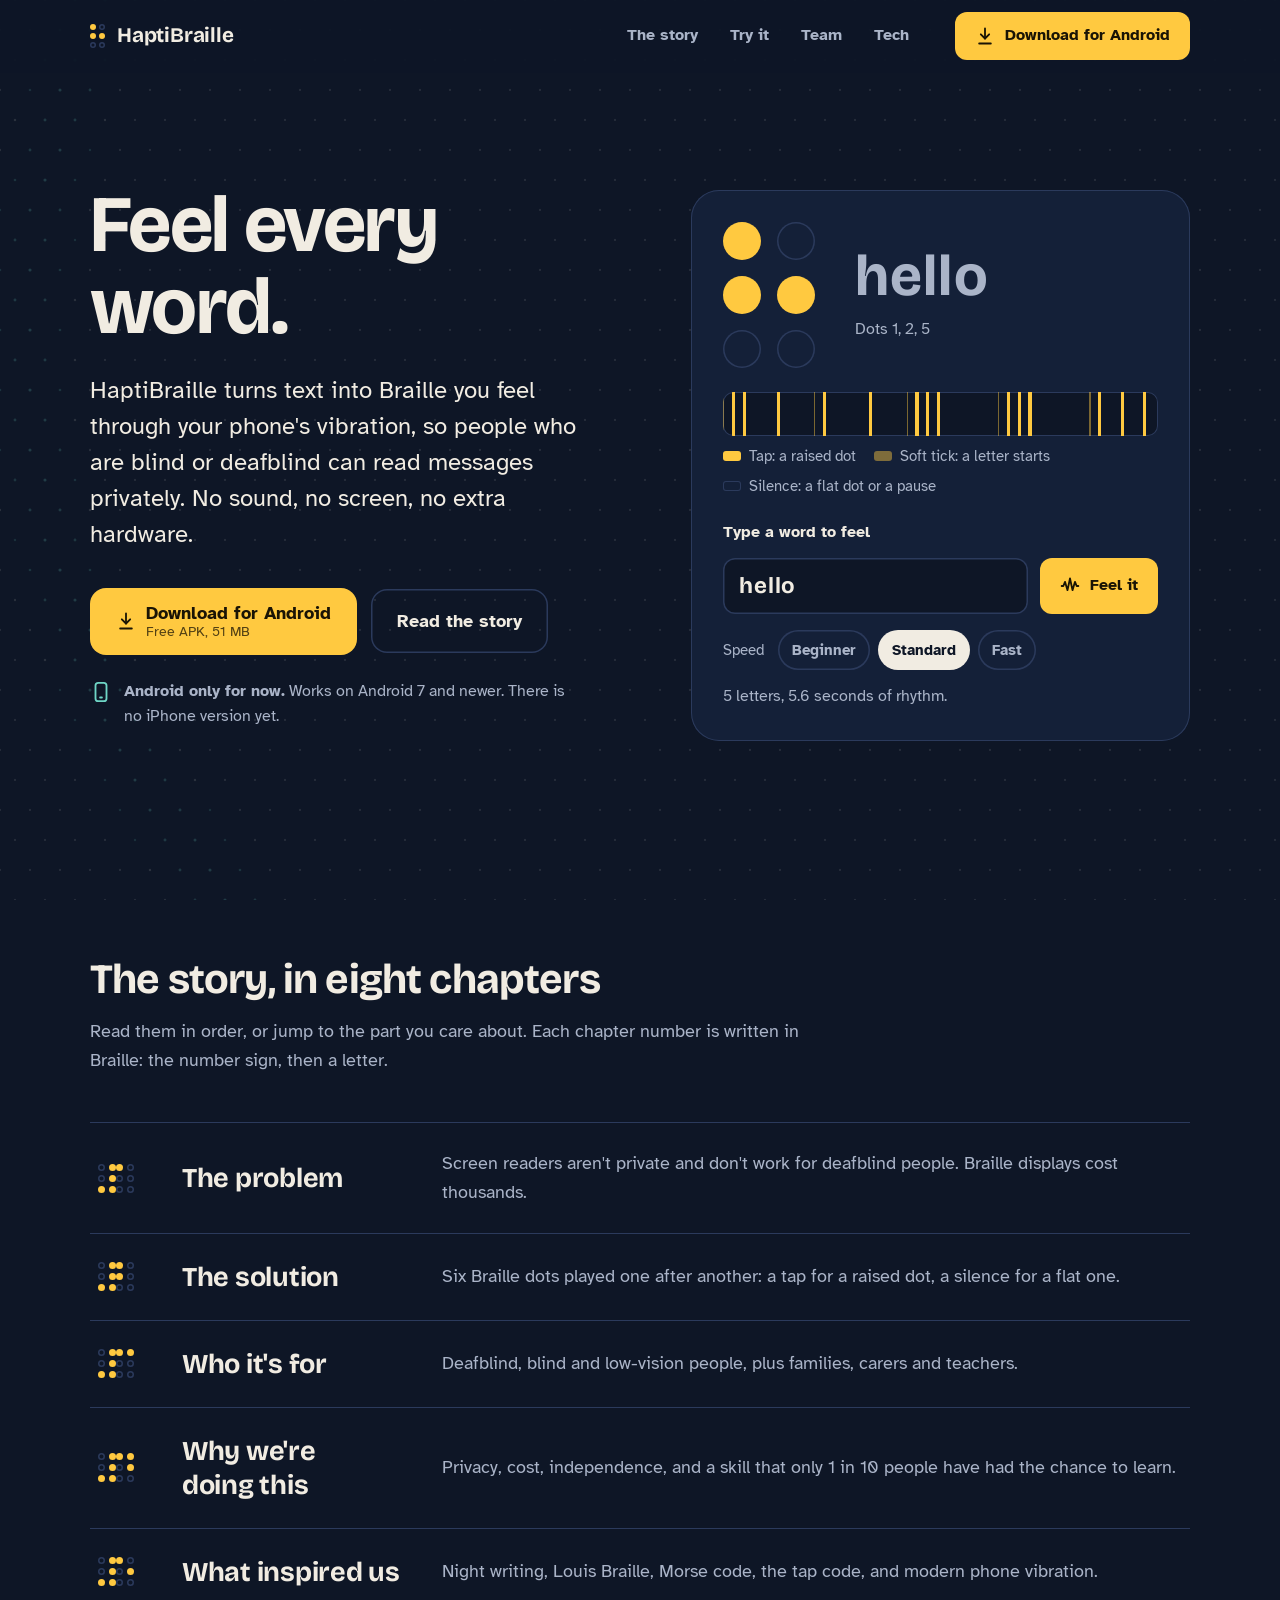
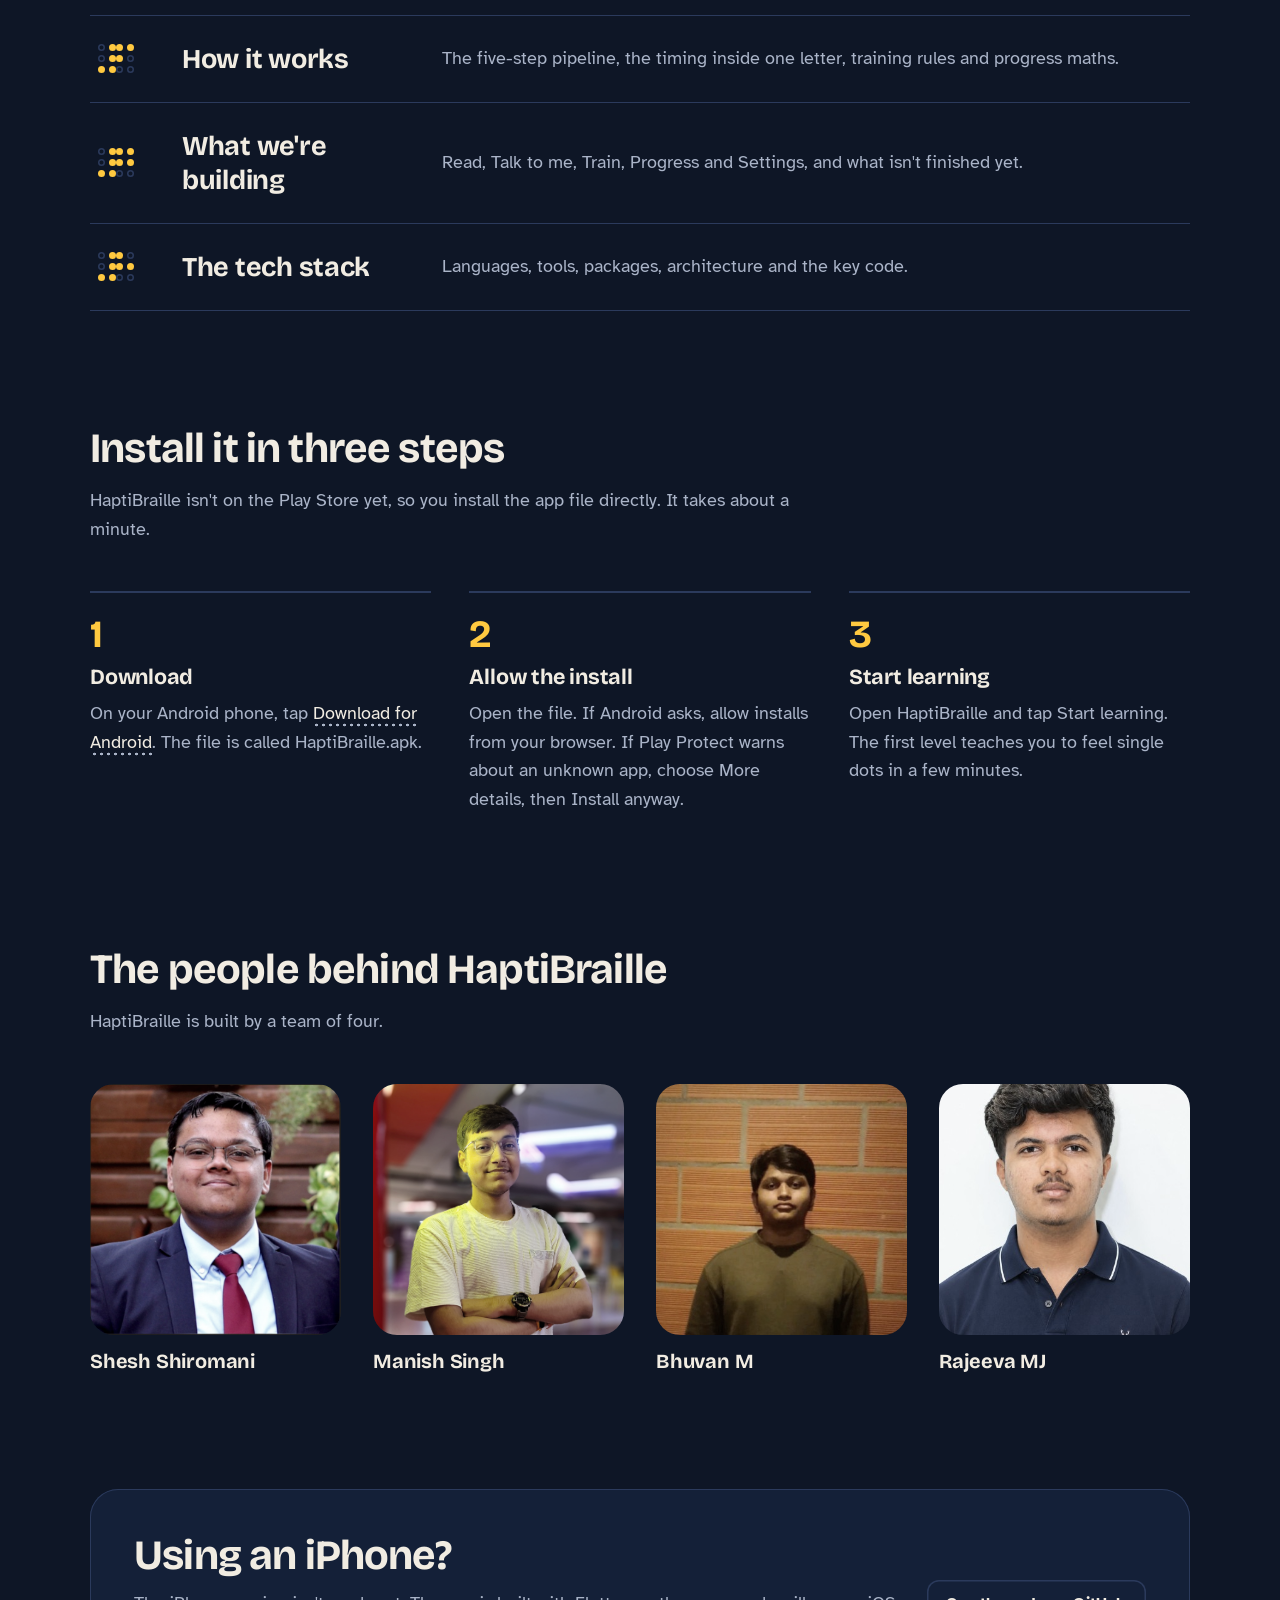
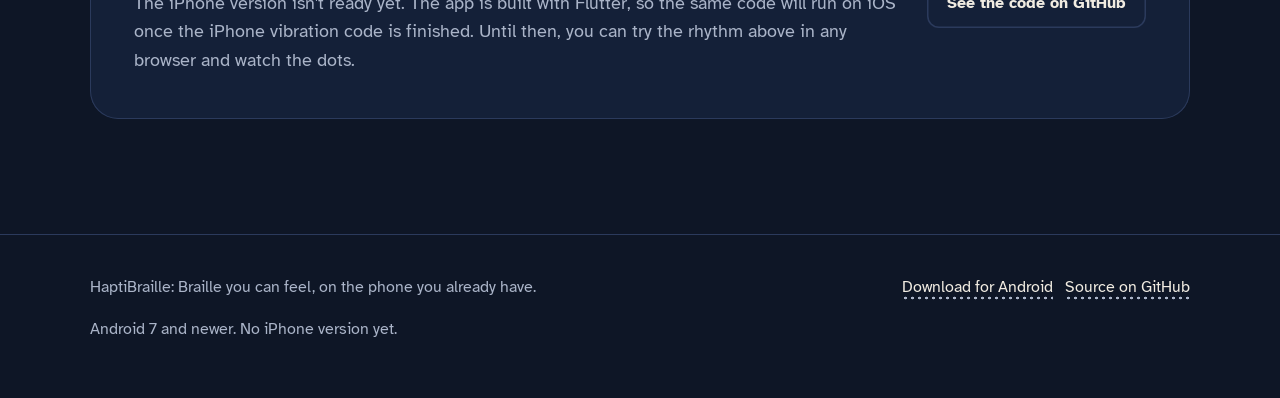
==== commit 5cce8d57: "web-intro-v3: add team section with contributor photos Shesh Shiromani, Manish Singh, Bhuvan M and R" ====
--- a/index.html
+++ b/index.html
@@ -24,6 +24,7 @@
     <nav class="site-nav" aria-label="Main">
       <a href="index.html#story">The story</a>
       <a href="index.html#try">Try it</a>
+      <a href="index.html#team">Team</a>
       <a href="tech.html">Tech</a>
     </nav>
     <a class="btn btn-amber" href="https://github.com/rbksh/HaptiBraille/raw/main/main-v1/release/HaptiBraille.apk" download="HaptiBraille.apk"><svg viewBox="0 0 24 24" fill="none" stroke="currentColor" stroke-width="2.2" stroke-linecap="round" stroke-linejoin="round" aria-hidden="true"><path d="M12 3v12"/><path d="m7 10 5 5 5-5"/><path d="M5 21h14"/></svg><span>Download<span class="hide-sm"> for Android</span></span></a>
@@ -123,6 +124,21 @@
   </div>
 </section>
 
+<section class="section" id="team" aria-labelledby="team-title">
+  <div class="wrap">
+    <div class="section-head" data-reveal>
+      <h2 id="team-title">The people behind HaptiBraille</h2>
+      <p class="muted">HaptiBraille is built by a team of four.</p>
+    </div>
+    <ul class="team">
+      <li data-reveal><img src="assets/img/shesh_shiromani.jpg" alt="Shesh Shiromani" loading="lazy" width="320" height="320"><h3>Shesh Shiromani</h3></li>
+      <li data-reveal style="--d:.06s"><img src="assets/img/manish_singh.jpeg" alt="Manish Singh" loading="lazy" width="320" height="320"><h3>Manish Singh</h3></li>
+      <li data-reveal style="--d:.12s"><img src="assets/img/bhuvan_m.jpg" alt="Bhuvan M" loading="lazy" width="320" height="320"><h3>Bhuvan M</h3></li>
+      <li data-reveal style="--d:.18s"><img src="assets/img/rajeeva_mj.jpg" alt="Rajeeva MJ" loading="lazy" width="320" height="320"><h3>Rajeeva MJ</h3></li>
+    </ul>
+  </div>
+</section>
+
 <section class="section" aria-labelledby="ios-title">
   <div class="wrap">
     <div class="callout" data-reveal>
--- a/assets/css/site.css
+++ b/assets/css/site.css
@@ -855,3 +855,29 @@
   .cell i, .btn, .chapters a { transition: none; }
   .chapters a:hover .cell i.on { animation: none; }
 }
+
+/* ---------- Team ---------- */
+
+.team {
+  list-style: none;
+  margin: 0;
+  padding: 0;
+  display: grid;
+  grid-template-columns: repeat(4, minmax(0, 1fr));
+  gap: clamp(16px, 3vw, 32px);
+}
+.team img {
+  width: 100%;
+  height: auto;
+  aspect-ratio: 1;
+  object-fit: cover;
+  object-position: 50% 25%;
+  border-radius: 24px;
+  background: var(--ink-2);
+  filter: grayscale(.35);
+  transition: filter .35s var(--ease), transform .35s var(--ease), box-shadow .35s var(--ease);
+}
+.team li:hover img { filter: none; transform: translateY(-4px); box-shadow: 0 0 0 3px var(--amber); }
+.team h3 { margin-top: 14px; font-size: 1.25rem; }
+@media (max-width: 800px) { .team { grid-template-columns: repeat(2, minmax(0, 1fr)); } }
+@media (prefers-reduced-motion: reduce) { .team img { transition: none; } .team li:hover img { transform: none; } }
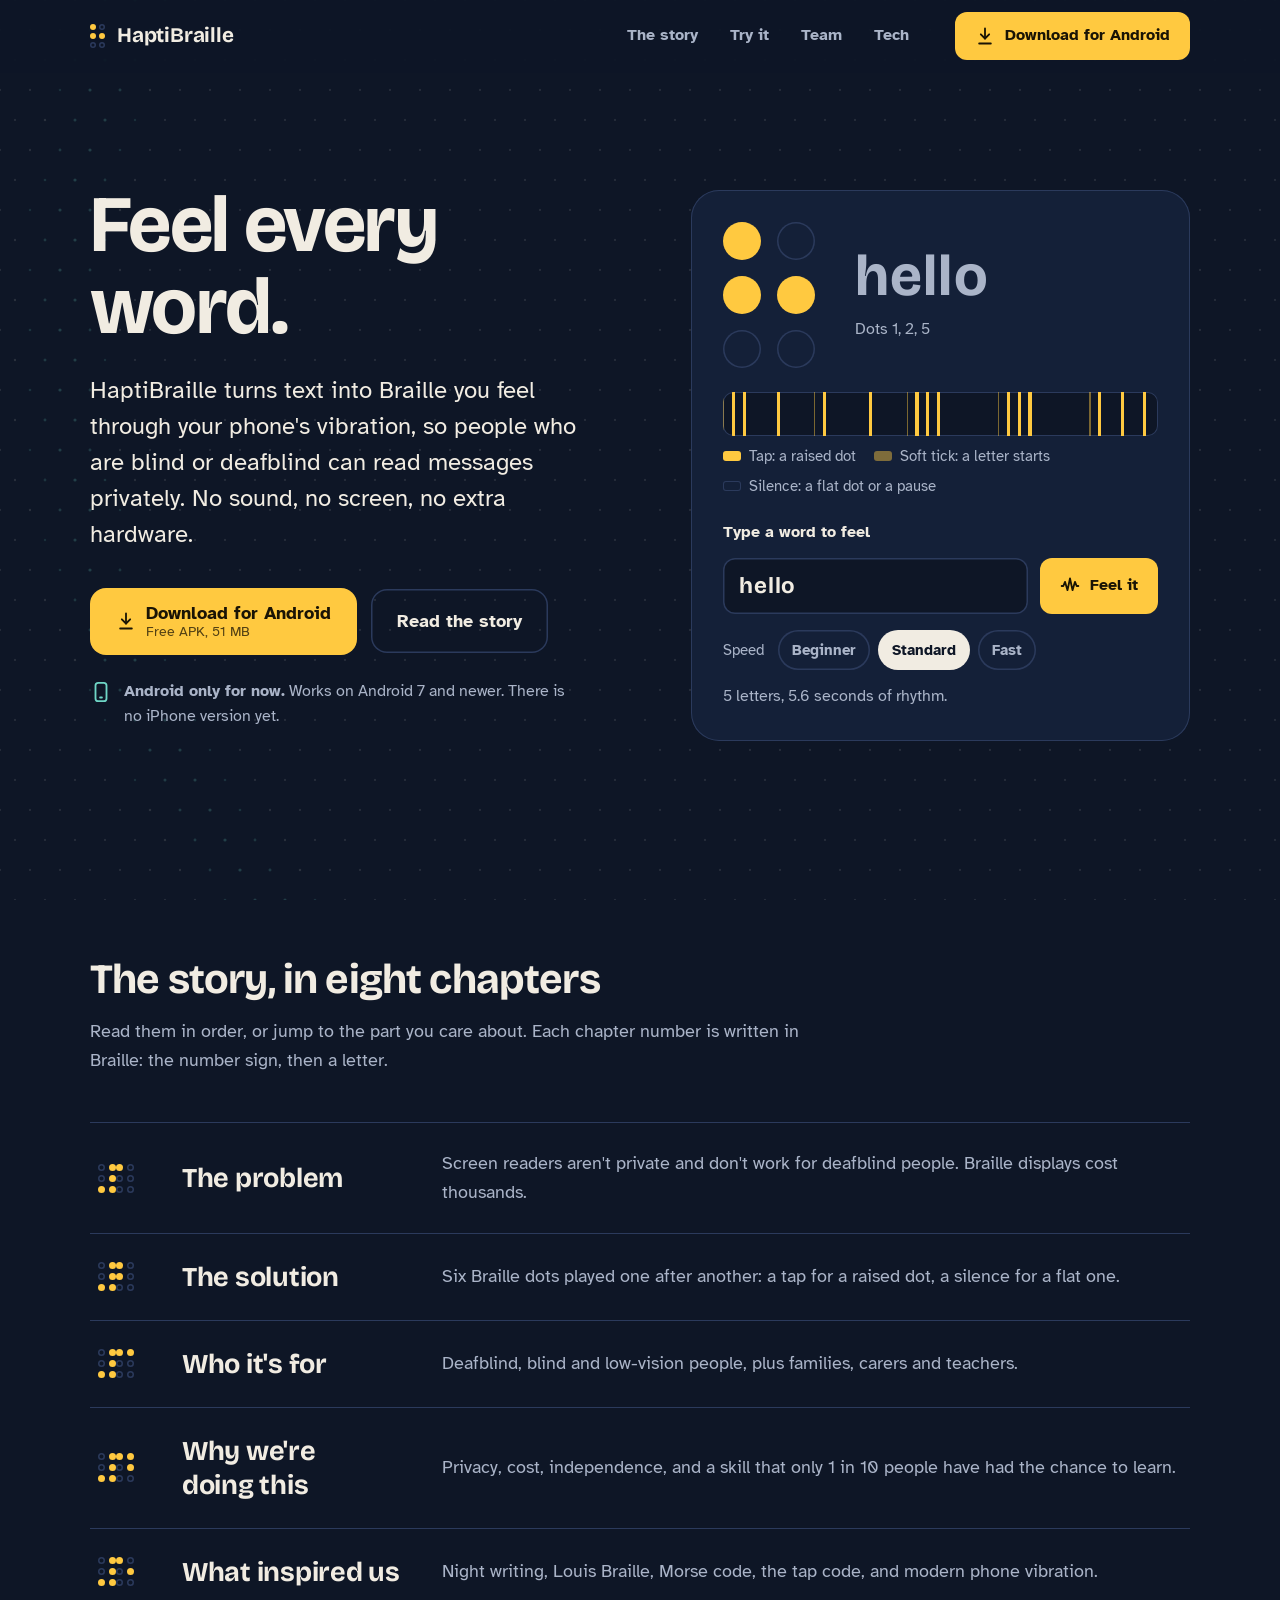
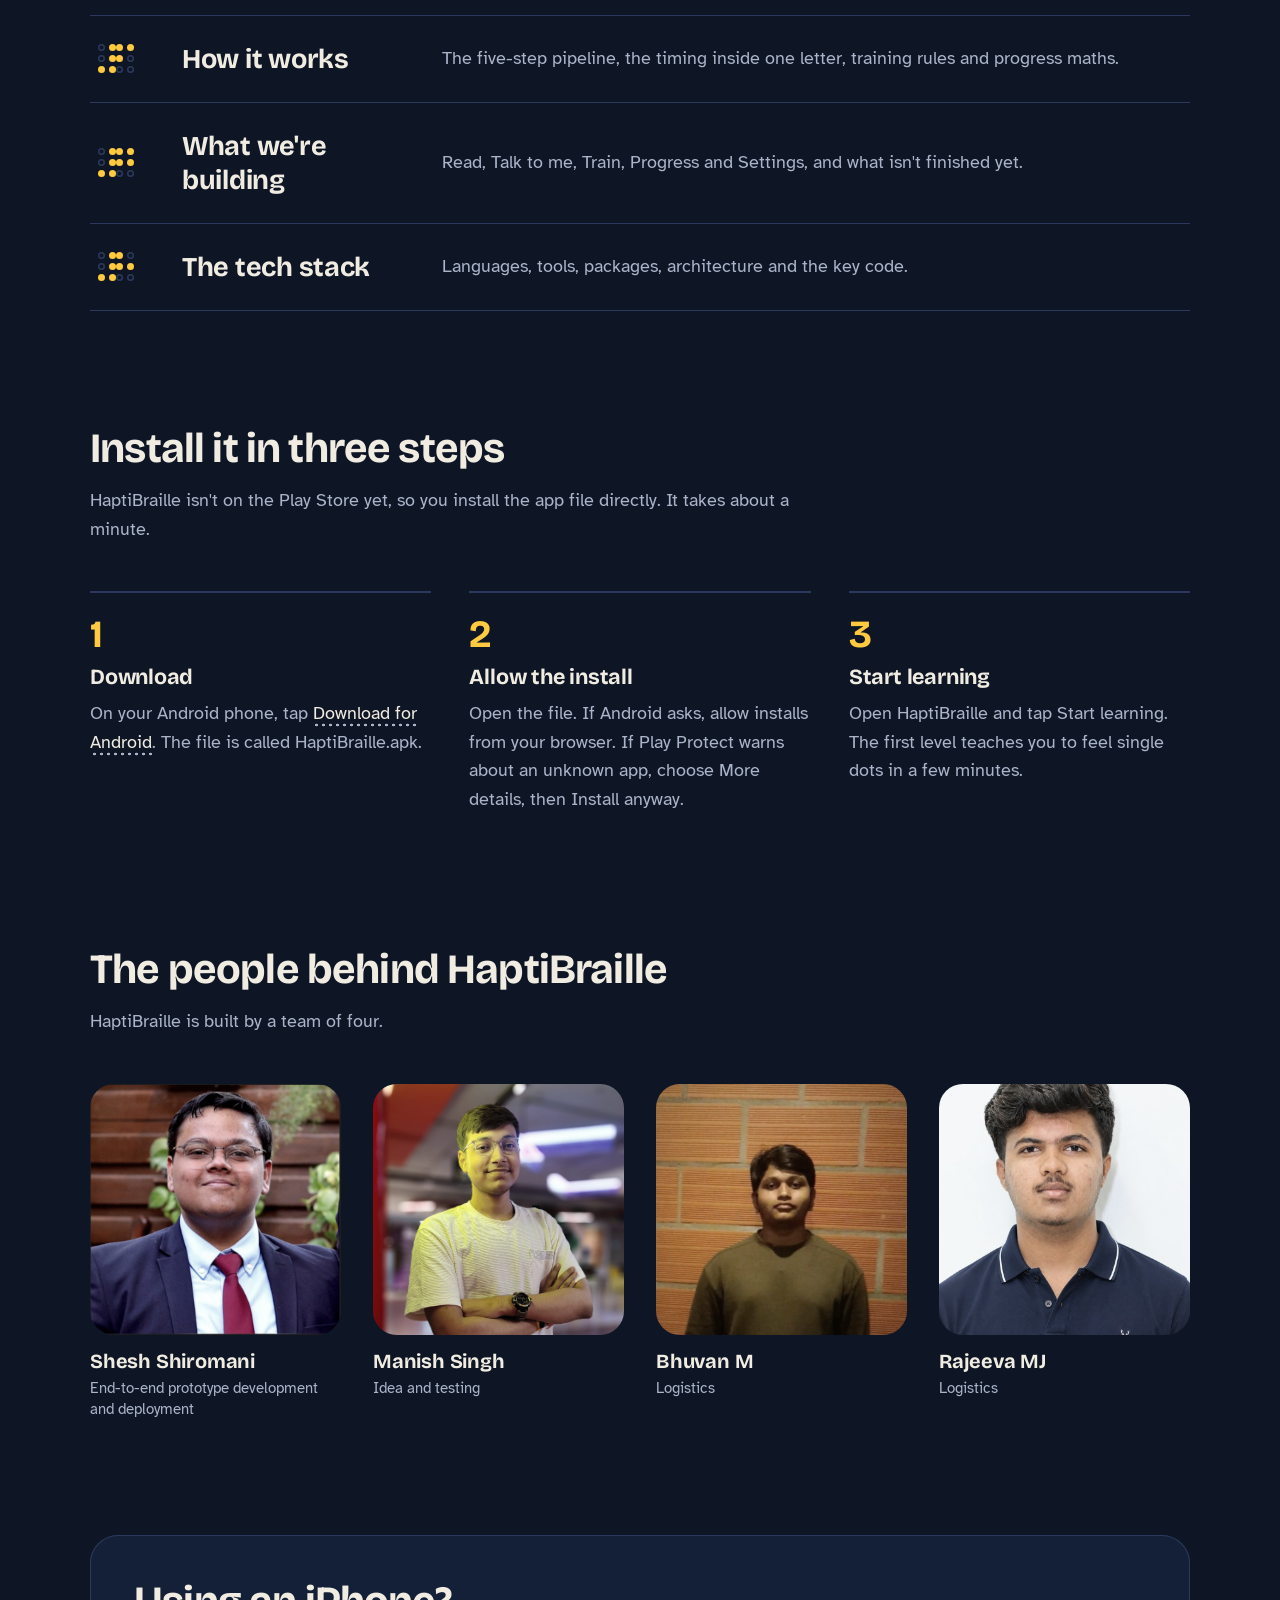
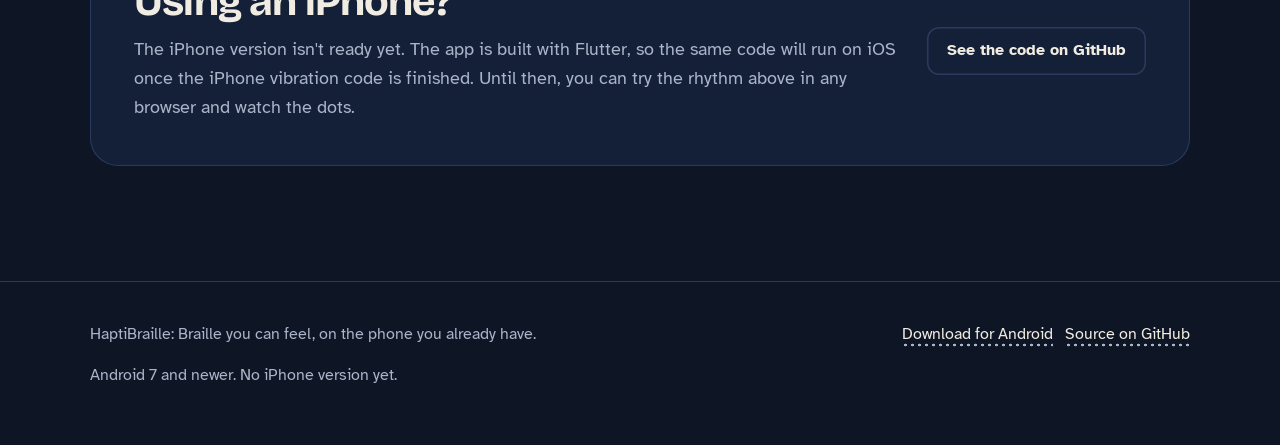
==== commit 2d4e92b8: "web-intro-v3: add member roles to team section Shesh Shiromani: end-to-end prototype development and" ====
--- a/index.html
+++ b/index.html
@@ -131,10 +131,10 @@
       <p class="muted">HaptiBraille is built by a team of four.</p>
     </div>
     <ul class="team">
-      <li data-reveal><img src="assets/img/shesh_shiromani.jpg" alt="Shesh Shiromani" loading="lazy" width="320" height="320"><h3>Shesh Shiromani</h3></li>
-      <li data-reveal style="--d:.06s"><img src="assets/img/manish_singh.jpeg" alt="Manish Singh" loading="lazy" width="320" height="320"><h3>Manish Singh</h3></li>
-      <li data-reveal style="--d:.12s"><img src="assets/img/bhuvan_m.jpg" alt="Bhuvan M" loading="lazy" width="320" height="320"><h3>Bhuvan M</h3></li>
-      <li data-reveal style="--d:.18s"><img src="assets/img/rajeeva_mj.jpg" alt="Rajeeva MJ" loading="lazy" width="320" height="320"><h3>Rajeeva MJ</h3></li>
+      <li data-reveal><img src="assets/img/shesh_shiromani.jpg" alt="Shesh Shiromani" loading="lazy" width="320" height="320"><h3>Shesh Shiromani</h3><p class="role">End-to-end prototype development and deployment</p></li>
+      <li data-reveal style="--d:.06s"><img src="assets/img/manish_singh.jpeg" alt="Manish Singh" loading="lazy" width="320" height="320"><h3>Manish Singh</h3><p class="role">Idea and testing</p></li>
+      <li data-reveal style="--d:.12s"><img src="assets/img/bhuvan_m.jpg" alt="Bhuvan M" loading="lazy" width="320" height="320"><h3>Bhuvan M</h3><p class="role">Logistics</p></li>
+      <li data-reveal style="--d:.18s"><img src="assets/img/rajeeva_mj.jpg" alt="Rajeeva MJ" loading="lazy" width="320" height="320"><h3>Rajeeva MJ</h3><p class="role">Logistics</p></li>
     </ul>
   </div>
 </section>
--- a/assets/css/site.css
+++ b/assets/css/site.css
@@ -879,5 +879,6 @@
 }
 .team li:hover img { filter: none; transform: translateY(-4px); box-shadow: 0 0 0 3px var(--amber); }
 .team h3 { margin-top: 14px; font-size: 1.25rem; }
+.team .role { margin: 4px 0 0; font-size: .95rem; line-height: 1.4; color: var(--mist); }
 @media (max-width: 800px) { .team { grid-template-columns: repeat(2, minmax(0, 1fr)); } }
 @media (prefers-reduced-motion: reduce) { .team img { transition: none; } .team li:hover img { transform: none; } }
